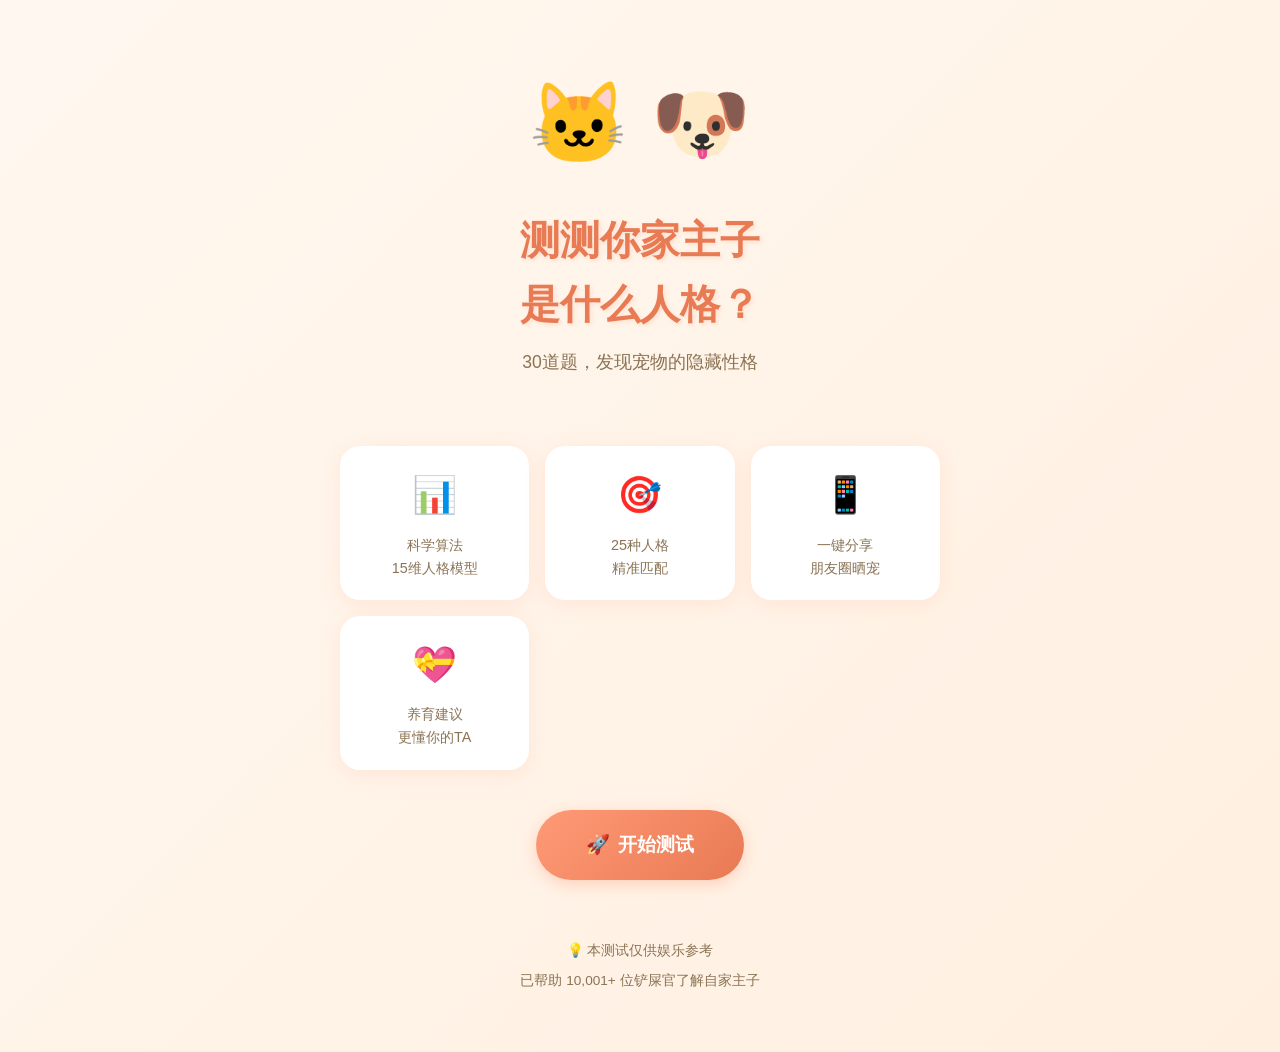
==== index.html @ 266cf02a "Initial commit: Pet MBTI test website with 30 questions and 25 personality types" ====
<!DOCTYPE html>
<html lang="zh-CN">
<head>
  <meta charset="UTF-8">
  <meta name="viewport" content="width=device-width, initial-scale=1.0, maximum-scale=1.0, user-scalable=no">
  <title>宠物MBTI测试 - 测测你家主子是什么人格？</title>
  <meta name="description" content="30道题，发现你家宠物的隐藏性格！猫狗MBTI性格测试，娱乐向轻量级测试网站">
  
  <!-- Open Graph -->
  <meta property="og:title" content="宠物MBTI测试 - 测测你家主子是什么人格？">
  <meta property="og:description" content="30道题，发现你家宠物的隐藏性格！">
  <meta property="og:type" content="website">
  
  <!-- 样式 -->
  <link rel="stylesheet" href="css/style.css">
  
  <!-- 图标 -->
  <link rel="icon" href="data:image/svg+xml,<svg xmlns='http://www.w3.org/2000/svg' viewBox='0 0 100 100'><text y='.9em' font-size='90'>🐾</text></svg>">
</head>
<body>
  <div class="container">
    <main class="home-page fade-in">
      <!-- 主视觉区域 -->
      <section class="hero-section">
        <div class="pet-icons">🐱 🐶</div>
        <h1 class="main-title">测测你家主子<br>是什么人格？</h1>
        <p class="subtitle">30道题，发现宠物的隐藏性格</p>
      </section>
      
      <!-- 特性介绍 -->
      <section class="features">
        <div class="feature-card">
          <div class="feature-icon">📊</div>
          <p class="feature-text">科学算法<br>15维人格模型</p>
        </div>
        <div class="feature-card">
          <div class="feature-icon">🎯</div>
          <p class="feature-text">25种人格<br>精准匹配</p>
        </div>
        <div class="feature-card">
          <div class="feature-icon">📱</div>
          <p class="feature-text">一键分享<br>朋友圈晒宠</p>
        </div>
        <div class="feature-card">
          <div class="feature-icon">💝</div>
          <p class="feature-text">养育建议<br>更懂你的TA</p>
        </div>
      </section>
      
      <!-- 开始按钮 -->
      <a href="test.html" class="btn btn-primary btn-large">
        <span>🚀</span>
        <span>开始测试</span>
      </a>
      
      <!-- 底部说明 -->
      <footer style="margin-top: 60px; text-align: center; color: var(--text-secondary); font-size: 0.85rem;">
        <p>💡 本测试仅供娱乐参考</p>
        <p style="margin-top: 8px;">已帮助 <span id="test-count">10,000+</span> 位铲屎官了解自家主子</p>
      </footer>
    </main>
  </div>
  
  <script>
    // 简单的访问计数（本地存储）
    (function() {
      let count = localStorage.getItem('pet_mbti_visits') || 10000;
      count = parseInt(count) + Math.floor(Math.random() * 3);
      localStorage.setItem('pet_mbti_visits', count);
      document.getElementById('test-count').textContent = count.toLocaleString() + '+';
    })();
  </script>
</body>
</html>
---- css/style.css ----
/* ============================================
   宠物MBTI测试网站 - 可爱治愈系样式
   ============================================ */

/* CSS变量定义 */
:root {
  --primary-color: #FF9A76;
  --primary-light: #FFB89A;
  --primary-dark: #E87A54;
  --secondary-color: #FFD93D;
  --bg-color: #FFF8F0;
  --bg-secondary: #FFEFE0;
  --text-primary: #5D4E37;
  --text-secondary: #8B7355;
  --white: #FFFFFF;
  --shadow: 0 4px 20px rgba(255, 154, 118, 0.15);
  --shadow-hover: 0 8px 30px rgba(255, 154, 118, 0.25);
  --radius: 20px;
  --radius-sm: 12px;
  --transition: all 0.3s ease;
}

/* 基础重置 */
* {
  margin: 0;
  padding: 0;
  box-sizing: border-box;
}

html {
  font-size: 16px;
}

body {
  font-family: -apple-system, BlinkMacSystemFont, 'Segoe UI', 'PingFang SC', 'Hiragino Sans GB', 'Microsoft YaHei', sans-serif;
  background: linear-gradient(135deg, var(--bg-color) 0%, var(--bg-secondary) 100%);
  color: var(--text-primary);
  min-height: 100vh;
  line-height: 1.6;
}

/* 容器 */
.container {
  max-width: 800px;
  margin: 0 auto;
  padding: 20px;
  min-height: 100vh;
  display: flex;
  flex-direction: column;
}

/* ============================================
   首页样式
   ============================================ */

.home-page {
  display: flex;
  flex-direction: column;
  align-items: center;
  justify-content: center;
  min-height: 100vh;
  text-align: center;
  padding: 40px 20px;
}

.hero-section {
  margin-bottom: 40px;
}

.pet-icons {
  font-size: 80px;
  margin-bottom: 20px;
  animation: bounce 2s ease infinite;
}

@keyframes bounce {
  0%, 100% { transform: translateY(0); }
  50% { transform: translateY(-10px); }
}

.main-title {
  font-size: 2.5rem;
  font-weight: 700;
  color: var(--primary-dark);
  margin-bottom: 12px;
  text-shadow: 2px 2px 4px rgba(255, 154, 118, 0.2);
}

.subtitle {
  font-size: 1.1rem;
  color: var(--text-secondary);
  margin-bottom: 30px;
}

/* 特性卡片 */
.features {
  display: grid;
  grid-template-columns: repeat(auto-fit, minmax(150px, 1fr));
  gap: 16px;
  width: 100%;
  max-width: 600px;
  margin-bottom: 40px;
}

.feature-card {
  background: var(--white);
  padding: 20px;
  border-radius: var(--radius);
  box-shadow: var(--shadow);
  transition: var(--transition);
}

.feature-card:hover {
  transform: translateY(-5px);
  box-shadow: var(--shadow-hover);
}

.feature-icon {
  font-size: 36px;
  margin-bottom: 10px;
}

.feature-text {
  font-size: 0.9rem;
  color: var(--text-secondary);
}

/* 按钮样式 */
.btn {
  display: inline-flex;
  align-items: center;
  justify-content: center;
  gap: 8px;
  padding: 16px 40px;
  font-size: 1.1rem;
  font-weight: 600;
  border: none;
  border-radius: 50px;
  cursor: pointer;
  transition: var(--transition);
  text-decoration: none;
}

.btn-primary {
  background: linear-gradient(135deg, var(--primary-color) 0%, var(--primary-dark) 100%);
  color: var(--white);
  box-shadow: 0 4px 15px rgba(255, 154, 118, 0.4);
}

.btn-primary:hover {
  transform: translateY(-2px);
  box-shadow: 0 6px 20px rgba(255, 154, 118, 0.5);
}

.btn-secondary {
  background: var(--white);
  color: var(--primary-dark);
  border: 2px solid var(--primary-light);
}

.btn-secondary:hover {
  background: var(--bg-secondary);
}

.btn-large {
  padding: 20px 50px;
  font-size: 1.2rem;
}

/* ============================================
   测试页样式
   ============================================ */

.test-page {
  padding: 20px 0;
}

.test-header {
  text-align: center;
  margin-bottom: 30px;
}

.progress-section {
  margin-bottom: 30px;
}

.progress-bar {
  height: 12px;
  background: var(--bg-secondary);
  border-radius: 10px;
  overflow: hidden;
  margin-bottom: 10px;
}

.progress-fill {
  height: 100%;
  background: linear-gradient(90deg, var(--primary-color) 0%, var(--primary-dark) 100%);
  border-radius: 10px;
  transition: width 0.5s ease;
}

.progress-text {
  text-align: center;
  font-size: 0.9rem;
  color: var(--text-secondary);
}

/* 问题卡片 */
.question-card {
  background: var(--white);
  border-radius: var(--radius);
  padding: 30px;
  box-shadow: var(--shadow);
  margin-bottom: 30px;
}

.question-number {
  display: inline-block;
  background: var(--primary-light);
  color: var(--white);
  padding: 4px 12px;
  border-radius: 20px;
  font-size: 0.85rem;
  margin-bottom: 15px;
}

.question-text {
  font-size: 1.25rem;
  font-weight: 600;
  color: var(--text-primary);
  margin-bottom: 25px;
  line-height: 1.5;
}

/* 选项列表 */
.options-list {
  display: flex;
  flex-direction: column;
  gap: 12px;
}

.option-item {
  display: flex;
  align-items: center;
  padding: 16px 20px;
  background: var(--bg-color);
  border: 2px solid transparent;
  border-radius: var(--radius-sm);
  cursor: pointer;
  transition: var(--transition);
}

.option-item:hover {
  background: var(--bg-secondary);
  border-color: var(--primary-light);
}

.option-item.selected {
  background: var(--primary-light);
  border-color: var(--primary-color);
  color: var(--white);
}

.option-radio {
  width: 22px;
  height: 22px;
  border: 2px solid var(--primary-color);
  border-radius: 50%;
  margin-right: 15px;
  display: flex;
  align-items: center;
  justify-content: center;
  flex-shrink: 0;
}

.option-item.selected .option-radio {
  background: var(--white);
}

.option-item.selected .option-radio::after {
  content: '';
  width: 12px;
  height: 12px;
  background: var(--primary-color);
  border-radius: 50%;
}

.option-text {
  font-size: 1rem;
  line-height: 1.5;
}

/* 导航按钮 */
.test-navigation {
  display: flex;
  justify-content: space-between;
  align-items: center;
  gap: 15px;
}

.nav-btn {
  padding: 14px 30px;
  font-size: 1rem;
}

.nav-btn:disabled {
  opacity: 0.5;
  cursor: not-allowed;
}

/* ============================================
   结果页样式
   ============================================ */

.result-page {
  padding: 20px 0;
}

.result-header {
  text-align: center;
  margin-bottom: 30px;
}

.result-header h1 {
  font-size: 1.5rem;
  color: var(--text-secondary);
  margin-bottom: 10px;
}

/* 结果卡片 */
.result-card {
  background: var(--white);
  border-radius: var(--radius);
  padding: 30px;
  box-shadow: var(--shadow);
  margin-bottom: 25px;
  text-align: center;
}

.type-image {
  width: 150px;
  height: 150px;
  margin: 0 auto 20px;
  background: linear-gradient(135deg, var(--primary-light) 0%, var(--secondary-color) 100%);
  border-radius: 50%;
  display: flex;
  align-items: center;
  justify-content: center;
  font-size: 80px;
}

.type-name {
  font-size: 2rem;
  font-weight: 700;
  color: var(--primary-dark);
  margin-bottom: 5px;
}

.type-name-en {
  font-size: 1rem;
  color: var(--text-secondary);
  margin-bottom: 15px;
}

.type-tagline {
  font-size: 1.1rem;
  color: var(--text-primary);
  font-style: italic;
  padding: 15px;
  background: var(--bg-color);
  border-radius: var(--radius-sm);
  border-left: 4px solid var(--primary-color);
}

.similarity-badge {
  display: inline-block;
  margin-top: 15px;
  padding: 8px 20px;
  background: linear-gradient(135deg, var(--secondary-color) 0%, #FFC107 100%);
  color: var(--text-primary);
  border-radius: 20px;
  font-weight: 600;
  font-size: 0.9rem;
}

/* 详情区块 */
.detail-section {
  background: var(--white);
  border-radius: var(--radius);
  padding: 25px;
  box-shadow: var(--shadow);
  margin-bottom: 20px;
}

.detail-section h3 {
  font-size: 1.1rem;
  color: var(--primary-dark);
  margin-bottom: 15px;
  display: flex;
  align-items: center;
  gap: 8px;
}

.detail-section p {
  color: var(--text-secondary);
  line-height: 1.8;
}

/* 经典语录 */
.quote-section {
  background: linear-gradient(135deg, var(--primary-light) 0%, var(--primary-color) 100%);
  color: var(--white);
  border-radius: var(--radius);
  padding: 25px;
  margin-bottom: 25px;
  text-align: center;
}

.quote-section .quote-icon {
  font-size: 2rem;
  margin-bottom: 10px;
}

.quote-section p {
  font-size: 1.2rem;
  font-style: italic;
  line-height: 1.6;
}

/* 分享区域 */
.share-section {
  background: var(--white);
  border-radius: var(--radius);
  padding: 25px;
  box-shadow: var(--shadow);
  margin-bottom: 25px;
  text-align: center;
}

.share-section h3 {
  margin-bottom: 20px;
  color: var(--text-primary);
}

.share-buttons {
  display: flex;
  gap: 15px;
  justify-content: center;
  flex-wrap: wrap;
}

.share-btn {
  padding: 12px 24px;
  border-radius: 25px;
  font-size: 0.95rem;
  display: flex;
  align-items: center;
  gap: 8px;
}

.share-btn.wechat {
  background: #07C160;
  color: white;
}

.share-btn.copy {
  background: var(--bg-secondary);
  color: var(--text-primary);
}

.share-btn.download {
  background: linear-gradient(135deg, var(--primary-color) 0%, var(--primary-dark) 100%);
  color: white;
}

/* 底部操作 */
.result-actions {
  display: flex;
  gap: 15px;
  justify-content: center;
  flex-wrap: wrap;
}

/* ============================================
   响应式设计
   ============================================ */

@media (max-width: 600px) {
  html {
    font-size: 14px;
  }
  
  .main-title {
    font-size: 1.8rem;
  }
  
  .pet-icons {
    font-size: 60px;
  }
  
  .features {
    grid-template-columns: repeat(2, 1fr);
  }
  
  .question-card {
    padding: 20px;
  }
  
  .question-text {
    font-size: 1.1rem;
  }
  
  .option-item {
    padding: 14px 16px;
  }
  
  .test-navigation {
    flex-direction: column;
  }
  
  .nav-btn {
    width: 100%;
  }
  
  .type-image {
    width: 120px;
    height: 120px;
    font-size: 60px;
  }
  
  .type-name {
    font-size: 1.6rem;
  }
  
  .share-buttons {
    flex-direction: column;
  }
  
  .share-btn {
    width: 100%;
    justify-content: center;
  }
}

/* ============================================
   动画效果
   ============================================ */

.fade-in {
  animation: fadeIn 0.5s ease;
}

@keyframes fadeIn {
  from {
    opacity: 0;
    transform: translateY(20px);
  }
  to {
    opacity: 1;
    transform: translateY(0);
  }
}

.slide-in {
  animation: slideIn 0.4s ease;
}

@keyframes slideIn {
  from {
    opacity: 0;
    transform: translateX(30px);
  }
  to {
    opacity: 1;
    transform: translateX(0);
  }
}

/* 加载动画 */
.loading {
  display: flex;
  align-items: center;
  justify-content: center;
  min-height: 200px;
}

.loading-spinner {
  width: 50px;
  height: 50px;
  border: 4px solid var(--bg-secondary);
  border-top-color: var(--primary-color);
  border-radius: 50%;
  animation: spin 1s linear infinite;
}

@keyframes spin {
  to {
    transform: rotate(360deg);
  }
}

/* 隐藏元素 */
.hidden {
  display: none !important;
}
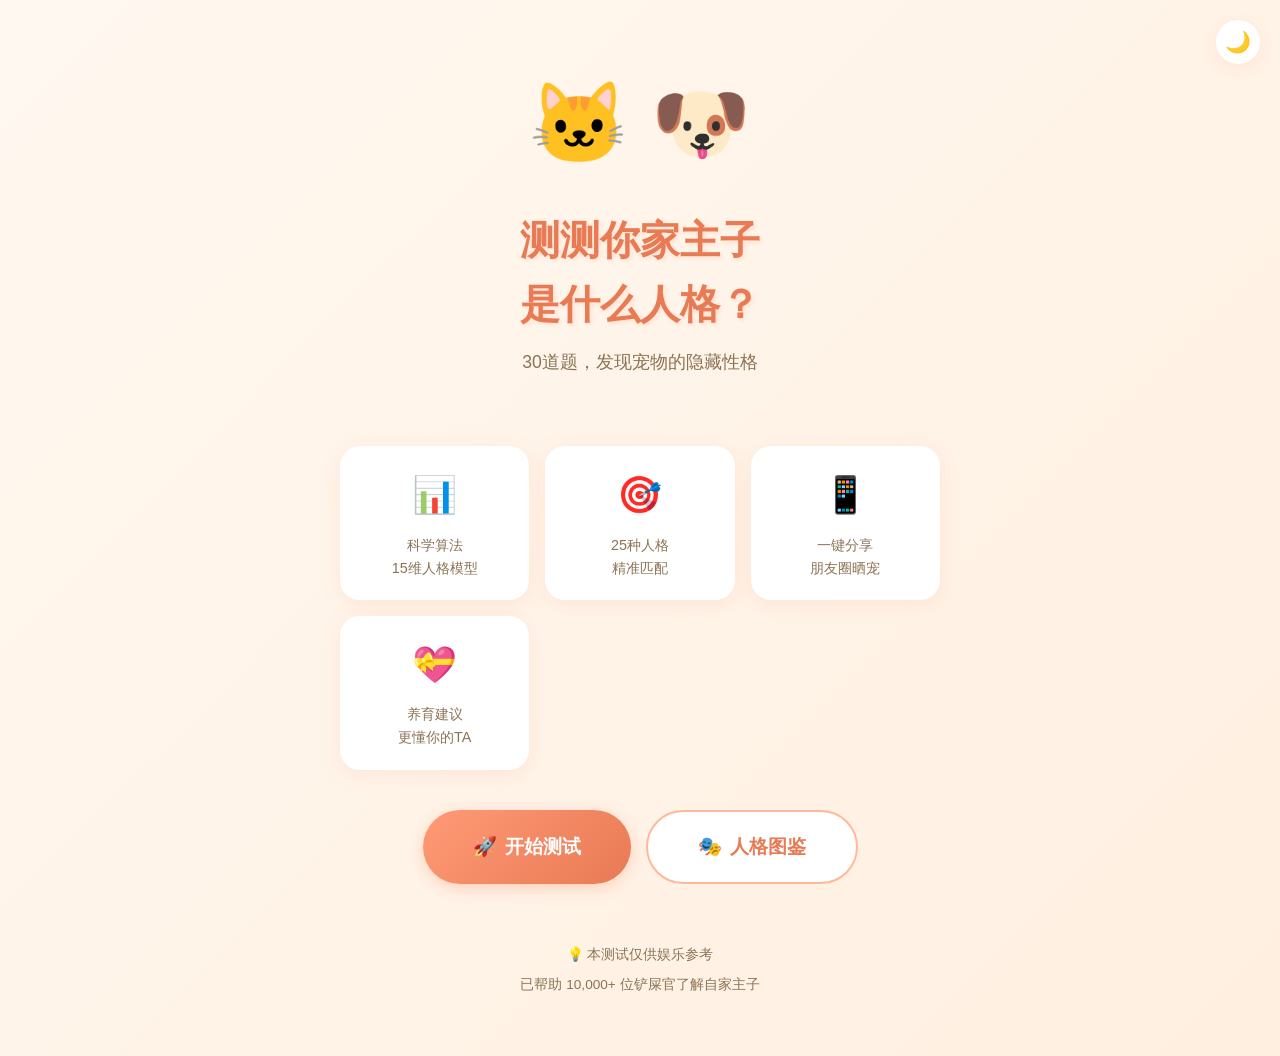
==== commit 6d0c873b: "feat: add gallery page with 25 personality types, radar chart visualization, dark mode, loading anim" ====
--- a/index.html
+++ b/index.html
@@ -13,6 +13,9 @@
   
   <!-- 样式 -->
   <link rel="stylesheet" href="css/style.css">
+  
+  <!-- 公共脚本 -->
+  <script src="js/common.js" defer></script>
   
   <!-- 图标 -->
   <link rel="icon" href="data:image/svg+xml,<svg xmlns='http://www.w3.org/2000/svg' viewBox='0 0 100 100'><text y='.9em' font-size='90'>🐾</text></svg>">
@@ -47,11 +50,17 @@
         </div>
       </section>
       
-      <!-- 开始按钮 -->
-      <a href="test.html" class="btn btn-primary btn-large">
-        <span>🚀</span>
-        <span>开始测试</span>
-      </a>
+      <!-- 操作按钮 -->
+      <div class="action-buttons">
+        <a href="test.html" class="btn btn-primary btn-large">
+          <span>🚀</span>
+          <span>开始测试</span>
+        </a>
+        <a href="gallery.html" class="btn btn-secondary btn-large">
+          <span>🎭</span>
+          <span>人格图鉴</span>
+        </a>
+      </div>
       
       <!-- 底部说明 -->
       <footer style="margin-top: 60px; text-align: center; color: var(--text-secondary); font-size: 0.85rem;">
@@ -69,6 +78,14 @@
       localStorage.setItem('pet_mbti_visits', count);
       document.getElementById('test-count').textContent = count.toLocaleString() + '+';
     })();
+    
+    // 检查并应用保存的主题
+    (function() {
+      const savedTheme = localStorage.getItem('pet_mbti_theme');
+      if (savedTheme === 'dark') {
+        document.documentElement.setAttribute('data-theme', 'dark');
+      }
+    })();
   </script>
 </body>
 </html>
--- a/css/style.css
+++ b/css/style.css
@@ -20,6 +20,21 @@
   --transition: all 0.3s ease;
 }
 
+/* 暗色模式变量 */
+[data-theme="dark"] {
+  --primary-color: #FF8A65;
+  --primary-light: #FFAB91;
+  --primary-dark: #F4511E;
+  --secondary-color: #FFD54F;
+  --bg-color: #1a1a2e;
+  --bg-secondary: #252542;
+  --text-primary: #e4e4e7;
+  --text-secondary: #a1a1aa;
+  --white: #2d2d44;
+  --shadow: 0 4px 20px rgba(0, 0, 0, 0.3);
+  --shadow-hover: 0 8px 30px rgba(0, 0, 0, 0.4);
+}
+
 /* 基础重置 */
 * {
   margin: 0;
@@ -123,6 +138,38 @@
 .feature-text {
   font-size: 0.9rem;
   color: var(--text-secondary);
+}
+
+/* 按钮容器 */
+.action-buttons {
+  display: flex;
+  gap: 15px;
+  justify-content: center;
+  flex-wrap: wrap;
+}
+
+/* 主题切换按钮 */
+.theme-toggle {
+  position: fixed;
+  top: 20px;
+  right: 20px;
+  width: 44px;
+  height: 44px;
+  border-radius: 50%;
+  background: var(--white);
+  border: none;
+  box-shadow: var(--shadow);
+  cursor: pointer;
+  font-size: 1.3rem;
+  display: flex;
+  align-items: center;
+  justify-content: center;
+  transition: var(--transition);
+  z-index: 100;
+}
+
+.theme-toggle:hover {
+  transform: scale(1.1);
 }
 
 /* 按钮样式 */
@@ -603,3 +650,211 @@
 .hidden {
   display: none !important;
 }
+
+/* ============================================
+   结果页新增样式
+   ============================================ */
+
+/* 结果徽章组 */
+.result-badges {
+  display: flex;
+  gap: 10px;
+  justify-content: center;
+  flex-wrap: wrap;
+  margin-top: 15px;
+}
+
+/* 稀有度徽章 */
+.rarity-badge {
+  padding: 6px 16px;
+  border-radius: 20px;
+  font-size: 0.85rem;
+  font-weight: 600;
+}
+
+.rarity-legendary {
+  background: linear-gradient(135deg, #FFD700, #FFA500);
+  color: #fff;
+}
+
+.rarity-epic {
+  background: linear-gradient(135deg, #C0C0C0, #9370DB);
+  color: #fff;
+}
+
+.rarity-rare {
+  background: linear-gradient(135deg, #87CEEB, #4169E1);
+  color: #fff;
+}
+
+.rarity-uncommon {
+  background: linear-gradient(135deg, #90EE90, #3CB371);
+  color: #fff;
+}
+
+.rarity-common {
+  background: var(--bg-secondary);
+  color: var(--text-secondary);
+}
+
+/* 雷达图区域 */
+.radar-section {
+  background: var(--white);
+  border-radius: var(--radius);
+  padding: 25px;
+  box-shadow: var(--shadow);
+  margin-bottom: 25px;
+  text-align: center;
+}
+
+.radar-section h3 {
+  font-size: 1.1rem;
+  color: var(--primary-dark);
+  margin-bottom: 20px;
+}
+
+.radar-container {
+  display: flex;
+  justify-content: center;
+  margin-bottom: 20px;
+}
+
+#radar-chart {
+  max-width: 100%;
+  height: auto;
+}
+
+/* 维度说明 */
+.dimensions-legend {
+  text-align: left;
+  font-size: 0.85rem;
+}
+
+.model-group {
+  margin-bottom: 15px;
+}
+
+.model-group h4 {
+  font-size: 0.9rem;
+  color: var(--primary-dark);
+  margin-bottom: 8px;
+  padding-bottom: 5px;
+  border-bottom: 1px solid var(--bg-secondary);
+}
+
+.legend-item {
+  display: flex;
+  justify-content: space-between;
+  align-items: center;
+  padding: 6px 10px;
+  margin-bottom: 4px;
+  border-radius: var(--radius-sm);
+  background: var(--bg-color);
+}
+
+.legend-item.matched {
+  background: rgba(255, 154, 118, 0.1);
+  border-left: 3px solid var(--primary-color);
+}
+
+.legend-name {
+  color: var(--text-secondary);
+}
+
+.legend-level {
+  padding: 2px 8px;
+  border-radius: 10px;
+  font-size: 0.75rem;
+  font-weight: 600;
+}
+
+.level-h {
+  background: #FFE4E1;
+  color: #CD5C5C;
+}
+
+.level-m {
+  background: #F0F8FF;
+  color: #4682B4;
+}
+
+.level-l {
+  background: #F5F5DC;
+  color: #8B7355;
+}
+
+.match-icon {
+  color: var(--primary-color);
+  font-weight: bold;
+}
+
+/* 可展开详情 */
+.detail-expandable {
+  background: var(--white);
+  border-radius: var(--radius);
+  box-shadow: var(--shadow);
+  margin-bottom: 25px;
+  overflow: hidden;
+}
+
+.expand-header {
+  display: flex;
+  justify-content: space-between;
+  align-items: center;
+  padding: 20px 25px;
+  cursor: pointer;
+  transition: var(--transition);
+}
+
+.expand-header:hover {
+  background: var(--bg-color);
+}
+
+.expand-header h3 {
+  font-size: 1.1rem;
+  color: var(--primary-dark);
+  margin: 0;
+}
+
+.expand-icon {
+  font-size: 1rem;
+  color: var(--text-secondary);
+  transition: var(--transition);
+}
+
+.expand-content {
+  padding: 0 25px 25px;
+  animation: slideDown 0.3s ease;
+}
+
+@keyframes slideDown {
+  from {
+    opacity: 0;
+    transform: translateY(-10px);
+  }
+  to {
+    opacity: 1;
+    transform: translateY(0);
+  }
+}
+
+.detail-block {
+  margin-bottom: 20px;
+}
+
+.detail-block:last-child {
+  margin-bottom: 0;
+}
+
+.detail-block h4 {
+  font-size: 1rem;
+  color: var(--primary-dark);
+  margin-bottom: 10px;
+}
+
+.detail-block p {
+  color: var(--text-secondary);
+  line-height: 1.8;
+  font-size: 0.95rem;
+  white-space: pre-line;
+}
